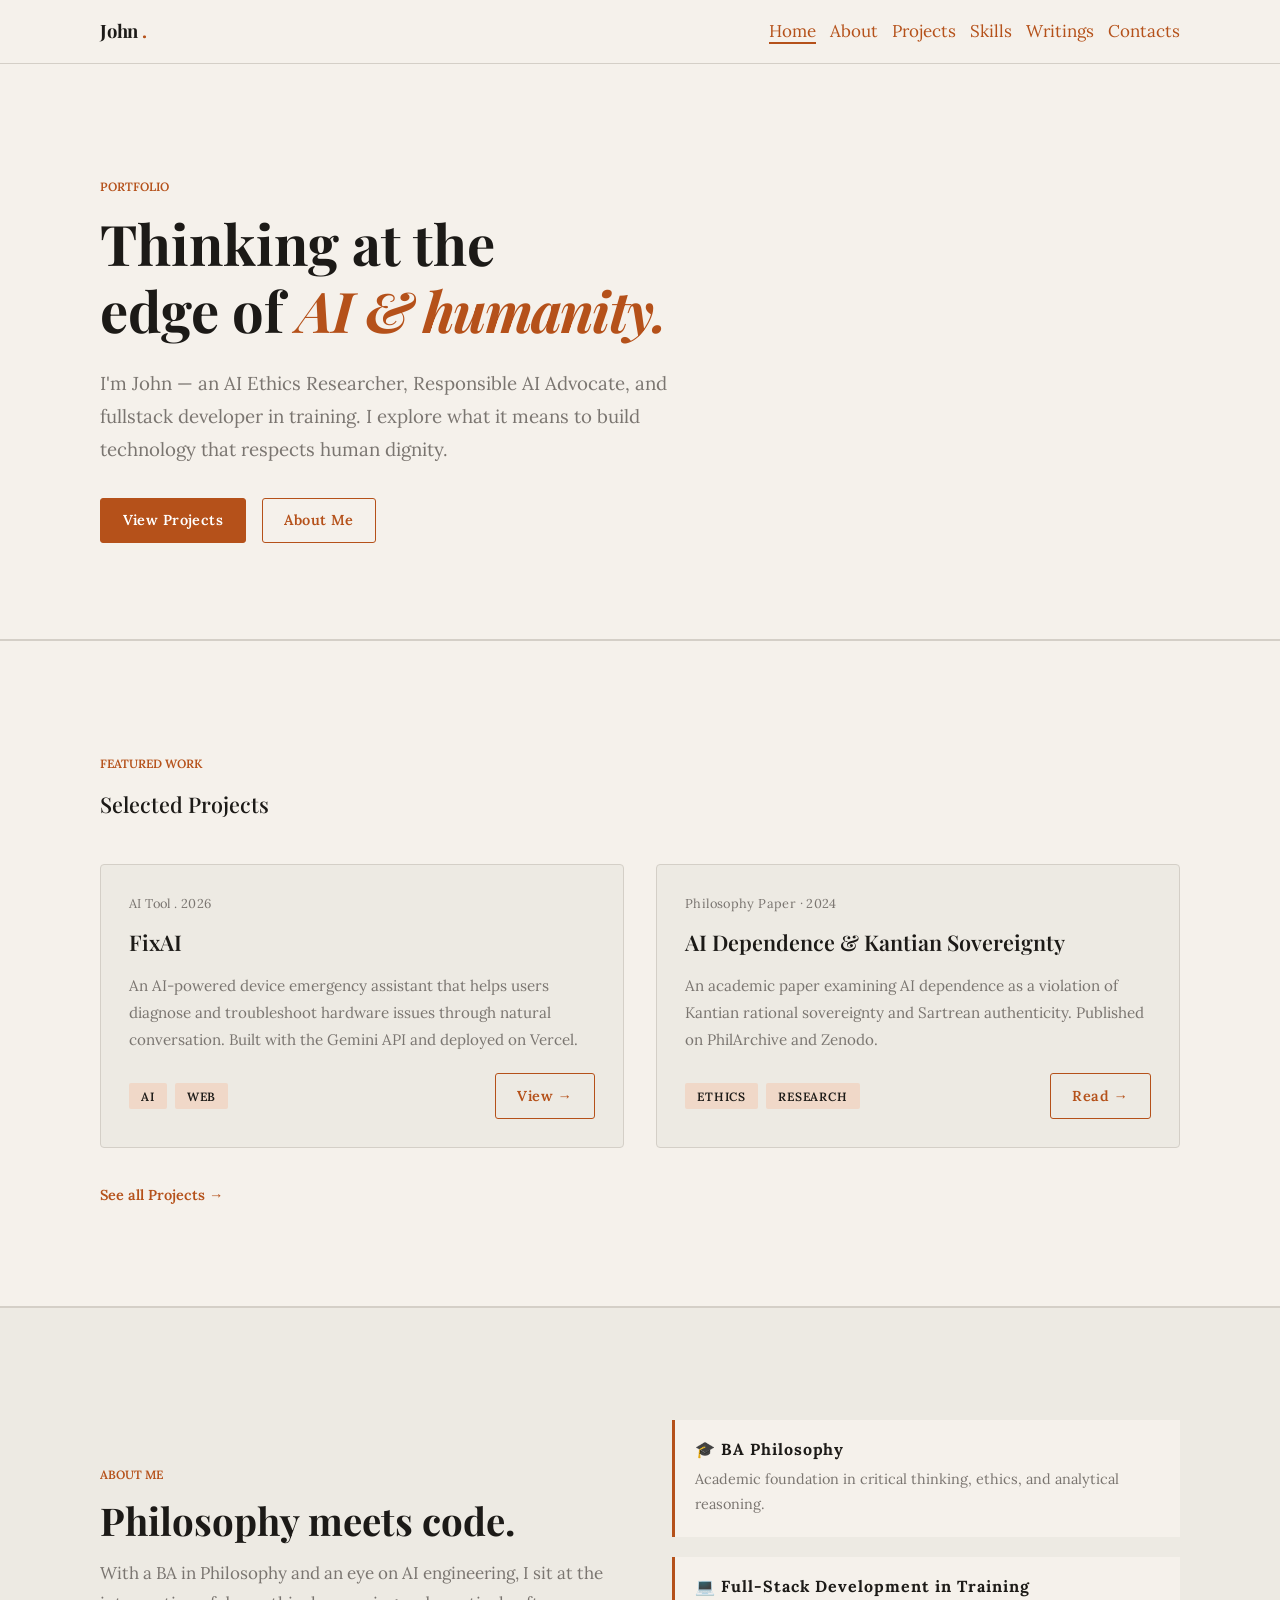
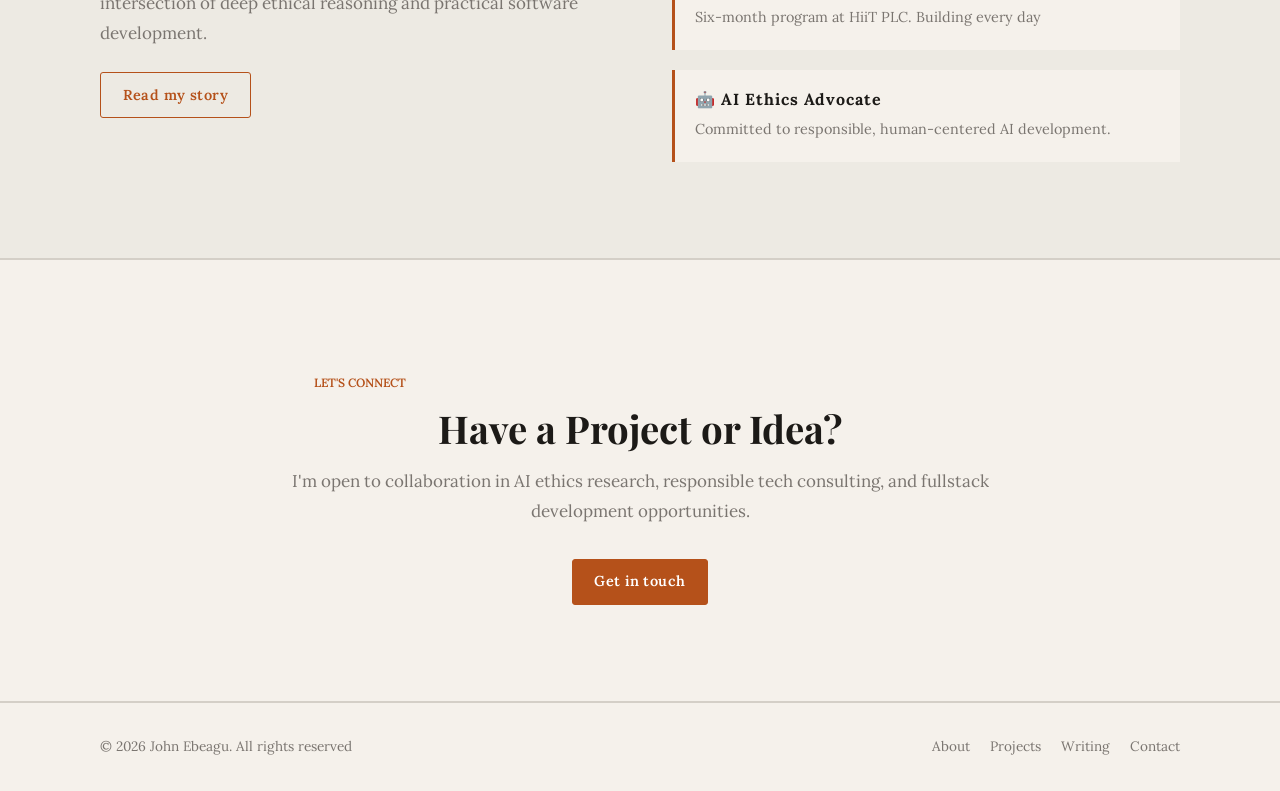
==== index.html @ 6bec3720 "Second commit" ====
<!doctype html>
<html lang="en">
  <head>
    <meta charset="UTF-8" />
    <meta name="viewport" content="width=device-width, initial-scale=1.0" />
    <title>John Ebeagu — AI Ethics Researcher & Developer</title>
    <link rel="preconnect" href="https://fonts.googleapis.com" />
    <link
      href="https://fonts.googleapis.com/css2?family=Playfair+Display:ital,wght@0,700;1,400&family=Lora:ital,wght@0,400;0,600;1,400&family=JetBrains+Mono:wght@400;600&display=swap"
      rel="stylesheet"
    />
    <link rel="stylesheet" href="styles.css" />
  </head>
  <body>
    <!-- Nav bar -->
    <nav class="site-nav">
      <div class="container nav_inner">
        <a class="nav_logo" href="index.html">John <span>.</span></a>
        <ul>
          <li><a href="index.html" class="active">Home</a></li>
          <li><a href="About.html">About</a></li>
          <li><a href="Project.html">Projects</a></li>
          <li><a href="Skills.html">Skills</a></li>
          <li><a href="Writings.html">Writings</a></li>
          <li><a href="Contact.html">Contacts</a></li>
        </ul>
      </div>
    </nav>
    <main>
      <section class="section">
        <div class="container">
          <p class="section_label">Portfolio</p>
          <h1>Thinking at the <br />edge of <em>AI & humanity.</em></h1>
          <p class="mt-3 mb-4">
            I'm John — an AI Ethics Researcher, Responsible AI Advocate, and
            fullstack developer in training. I explore what it means to build
            technology that respects human dignity.
          </p>
          <div class="flex-center">
            <a href="Project.html" class="btn btn--primary">View Projects</a>
            <a href="About.html" class="btn btn--outline">About Me</a>
          </div>
        </div>
      </section>
      <section class="section">
        <div class="container">
          <p class="section_label">Featured Work</p>
          <p class="section_title">Selected Projects</p>
          <div class="grid-2">
            <article class="card">
              <p class="card_meta">AI Tool . 2026</p>
              <p class="card_title">FixAI</p>
              <p class="card_body">
                An AI-powered device emergency assistant that helps users
                diagnose and troubleshoot hardware issues through natural
                conversation. Built with the Gemini API and deployed on Vercel.
              </p>
              <div class="card_footer">
                <div class="flex gap-sm">
                  <span class="tag">AI</span>
                  <span class="tag">Web</span>
                </div>
                <a href="" class="btn btn--outline">View →</a>
              </div>
            </article>
            <article class="card">
              <p class="card_meta">Philosophy Paper · 2024</p>
              <p class="card_title">AI Dependence & Kantian Sovereignty</p>
              <p class="card_body">
                An academic paper examining AI dependence as a violation of
                Kantian rational sovereignty and Sartrean authenticity.
                Published on PhilArchive and Zenodo.
              </p>
              <div class="card_footer">
                <div class="flex gap-sm">
                  <span class="tag">Ethics</span>
                  <span class="tag">Research</span>
                </div>
                <a href="" class="btn btn--outline">Read →</a>
              </div>
            </article>
          </div>
          <p class="mt-4">
            <a href="Project.html" class="text-accent link_text"
              >See all Projects →</a
            >
          </p>
        </div>
      </section>

      <section class="section" style="background: var(--clr-surface)">
        <div class="container">
          <div
            style="
              display: grid;
              grid-template-columns: 1fr 1fr;
              gap: 4rem;
              align-items: center;
            "
          >
            <div>
              <p class="section_label">About Me</p>
              <h2 style="margin-bottom: 1rem">Philosophy meets code.</h2>
              <p class="text-muted mb-3">
                With a BA in Philosophy and an eye on AI engineering, I sit at
                the intersection of deep ethical reasoning and practical
                software development.
              </p>
              <a href="#" class="btn btn--outline">Read my story</a>
            </div>
            <div style="display: flex; flex-direction: column; gap: 1.25rem">
              <div
                style="
                  padding: 1.25rem;
                  border-left: 3px solid var(--clr-accent);
                  background: var(--clr-bg);
                "
              >
                <h4 class="mb-1">🎓 BA Philosophy</h4>
                <p style="font-size: 0.9rem; color: var(--clr-muted)">
                  Academic foundation in critical thinking, ethics, and
                  analytical reasoning.
                </p>
              </div>
              <div
                style="
                  padding: 1.25rem;
                  border-left: 3px solid var(--clr-accent);
                  background: var(--clr-bg);
                "
              >
                <h4 class="mb-1">💻 Full-Stack Development in Training</h4>
                <p style="font-size: 0.9rem; color: var(--clr-muted)">
                  Six-month program at HiiT PLC. Building every day
                </p>
              </div>
              <div
                style="
                  padding: 1.25rem;
                  border-left: 3px solid var(--clr-accent);
                  background: var(--clr-bg);
                "
              >
                <h4 class="mb-1">🤖 AI Ethics Advocate</h4>
                <p style="font-size: 0.9rem; color: var(--clr-muted)">
                  Committed to responsible, human-centered AI development.
                </p>
              </div>
            </div>
          </div>
        </div>
      </section>
      <section class="section">
        <div class="container text-center">
          <p class="section_label">Let's Connect</p>
          <h2 style="margin-bottom: 1rem">Have a Project or Idea?</h2>
          <p class="text-muted mb-4" style="margin-inline: auto">
            I'm open to collaboration in AI ethics research, responsible tech
            consulting, and fullstack development opportunities.
          </p>
          <a href="Contact.html" class="btn btn--primary">Get in touch</a>
        </div>
      </section>
    </main>

    <footer class="footer">
      <div class="container footer__inner">
        <p class="footer__copy">&copy; 2026 John Ebeagu. All rights reserved</p>
        <nav class="footer__links">
          <a href="About.html">About</a>
          <a href="Project.html">Projects</a>
          <a href="Writings.html">Writing</a>
          <a href="Contact.html">Contact</a>
        </nav>
      </div>
    </footer>
  </body>
</html>
---- styles.css ----
/* ── 1. VARIABLES ─────────────────────────────────────────── */
:root {
  /* Colors */
  --clr-bg:       #F5F1EB;       /* warm cream background     */
  --clr-surface:  #EDEAE3;       /* slightly darker surface   */
  --clr-border:   #D4CFC7;       /* subtle borders            */
  --clr-text:     #1C1A17;       /* near-black body text      */
  --clr-muted:    #7A7570;       /* secondary / caption text  */
  --clr-accent:   #B5511A;       /* burnt-orange accent       */
  --clr-accent-lt:#F0D8C8;       /* light tint of accent      */

  /* Typography */
  --font-display: 'Playfair Display', Georgia, serif;
  --font-body:    'Lora', Georgia, serif;
  --font-mono:    'JetBrains Mono', 'Courier New', monospace;

  /* Sizing */
  --max-w:        1080px;
  --gap:          2rem;
  --nav-h:        64px;

  /* Transitions */
  --ease:         0.22s ease;
}


/* ── 2. RESET ─────────────────────────────────────────────── */
*, *::before, *::after { box-sizing: border-box; margin: 0; padding: 0; }
html { scroll-behavior: smooth; }
img  { display: block; max-width: 100%; }
ul   { list-style: none; }
a    { color: inherit; text-decoration: none; }

.text-accent  { color: var(--clr-accent); }
.text-muted   { color: var(--clr-muted); }
.text-center  { text-align: center; }
.mt-1  { margin-top: 0.5rem; }
.mt-2  { margin-top: 1rem; }
.mt-3  { margin-top: 1.5rem; }
.mt-4  { margin-top: 2rem; }
.mb-1  { margin-bottom: 0.5rem; }
.mb-2  { margin-bottom: 1rem; }
.mb-3  { margin-bottom: 1.5rem; }
.mb-4  { margin-bottom: 2rem; }
.flex  { display: flex; }
.flex-center { display: flex; align-items: center; gap: 1rem; flex-wrap: wrap; }
.gap-sm  { gap: 0.5rem; }
.gap-md  { gap: 1rem; }



/* ── 3. BASE ──────────────────────────────────────────────── */
body {
  background-color: var(--clr-bg);
  color: var(--clr-text);
  font-family: var(--font-body);
  font-size: 1.0625rem;         /* 17px */
  line-height: 1.75;
  min-height: 100vh;
  display: flex;
  flex-direction: column;
}

h1, h2, h3, h4 {
  font-family: var(--font-display);
  font-weight: 700;
  line-height: 1.2;
}

h1 { font-size: clamp(2.2rem, 5vw, 3.5rem); }
h2 { font-size: clamp(1.6rem, 3.5vw, 2.4rem); }
h3 { font-size: 1.25rem; }
h4 { font-size: 1rem; font-family: var(--font-body); letter-spacing: 0.06em; }

p  { max-width: 65ch; }

strong { font-weight: 600; }

code {
  font-family: var(--font-mono);
  font-size: 0.88em;
  background: var(--clr-surface);
  border: 1px solid var(--clr-border);
  padding: 0.1em 0.4em;
  border-radius: 3px;
}

.container {
    width: min(var(--max-w), 100% - 2 * var(--gap));
    margin-inline: auto;
}
main {
    flex: 1;
    padding-top: var(--nav-h);
}
.site-nav {
    position: fixed;
    top: 0; left: 0; right: 0;
    height: var(--nav-h);
    background:rgba(245, 241, 235, 0.92) ;
    backdrop-filter: blur(8px);
    border-bottom: 1px solid var(--clr-border);
    z-index: 100;
}
.nav_inner {
    display: flex;
    align-items: center;
    justify-content: space-between;
    height: 100%;
}
.nav_logo{
font-family: var(--font-display);
font-size: 1.15rem;
font-weight: 700;
letter-spacing: -0.01em;
}
.nav_logo span {
    color: var(--clr-accent);
}

ul li  {
    list-style: none;
    text-decoration: none;
    display: inline-block;
    padding-left: 10px ;
    
}
ul li a {
    text-decoration: none;
    color: var(--clr-accent);
 } 
ul li a:hover{
    border-bottom: 2px solid var(--clr-accent);
} 
.active {
    border-bottom: 2px solid var(--clr-accent);
}
.section {
    padding-top: 7rem;
    padding-bottom: 6rem;
    border-bottom: 1px solid var(--clr-border);
     /* padding-block: 5rem ; */
}
 .section + .section {
  border-top: 1px solid var(--clr-border);
}
.section_label{
    font-family: var(--font-body);
    font-size: 0.75rem;
    font-weight: 600;
    text-transform: uppercase;
    color: var(--clr-accent);
    margin-bottom: 0.75rem;
}
.section_title {
    margin-bottom: 2.5rem;
    font-family: var(--font-display);
    font-size: 1.35rem;
    font-weight: 530;
}
em {
    font-style: italic;
    color: var(--clr-accent);
    letter-spacing:-0.11rem;
}
.mt-3 {
    font-size: 1.1em;
    color: var(--clr-muted);
    max-width: 52ch;
   
}
#description {
    margin-bottom: 2rem;
    display: none;
}
.flex-center {
display: flex;
align-items: center;
gap: 1rem;
flex-wrap: wrap;
}
.btn {
    display: inline-block;
    padding: 0.65em 1.5em;
    font-family: var(--font-body);
    font-size: 0.9rem;
    font-weight: 600;
    letter-spacing: 0.03em;
    border-radius: 3px;
    transition: background var(--ease), color var(--ease);
    cursor: pointer;
    border: 1.5px solid transparent;
   
}
.btn--primary {
 background: var(--clr-accent);
 color: white;
 border-color: var(--clr-accent);
}
.btn--outline {
   background: transparent;
   border-color: var(--clr-accent);
   color: var(--clr-accent);
   transition: 0.12s;
}
.btn--outline:hover{
    background: var(--clr-accent);
    color: white;
}
.btn--primary:hover {
    opacity: 0.8;
}

.grid-2 {
    display: grid;
    grid-template-columns: repeat(auto-fill, minmax(min(100%, 440px), 1fr));
    gap: var(--gap);
}

.card {
    background: var(--clr-surface);
    border: 1px solid var(--clr-border);
    border-radius: 4px;
    padding: 1.75rem;
    transition: border-color var(--ease), box-shadow var(--ease);
}
.card:hover {
    border-color: var(--clr-accent);
    box-shadow:  0 4px 24px rgba(0,0,0,0.07);
}
.card_meta {
    font-size: 0.8rem;
    color: var(--clr-muted);
    margin-bottom: 0.5rem;
    letter-spacing: 0.03em;
}
.card_title {
    margin-bottom: 0.75rem;
    font-family: var(--font-display);
    font-weight: 600;
    font-size: 1.35rem;
    
}
.card_body {
    color: var(--clr-muted);
    font-size: 0.95rem;
    margin-bottom: 1.25rem;
}
.card_footer {
    display: flex;
    align-items: center;
    justify-content: space-between;
    gap: 0.75rem;
    flex-wrap: wrap;
}
.tag {
    display: inline-block;
    padding: 0.2em 0.75rem;
    font-size: 0.75rem;
    font-weight: 600;
    letter-spacing: 0.07em;
    text-transform: uppercase;
    background: var(--clr-accent-lt)
    ;
    border-radius: 2px;
}
.link_text {
color: var(--clr-accent);
font-size: 0.9rem;
font-weight: 600;
}

.page-hero {
    padding-block: 5rem 3rem;
    border-bottom: 1px solid var(--clr-border) ;
}
.page-hero__label {
    font-size: 0.75rem;
    font-weight: 600;
    letter-spacing: 0.14em;
    text-transform: uppercase;
    color: var(--clr-accent);
}
.page-hero__title {
    margin-bottom: 1rem;
}
.page-hero__desc {
    color: var(--clr-muted);
    max-width: 52ch;
}
/* timeline */
.timeline {
    border-left: 2px solid var(--clr-border);
    padding-left: 1.7rem;
    display: flex;
    flex-direction: column;
    gap: 2.5rem;
}
.timeline__item {
    position: relative;
}
.timeline__item::before{
    content: "";
    position: absolute;
    left: -2.25rem;
    top: 0.35rem;
    width: 10px;
    height: 10px;
    background: var(--clr-accent);
    border-radius: 50%;
    border: 2px solid var(--clr-bg);
    outline: 2px solid var(--clr-accent);
}
.timeline__date {
    font-size: 0.78rem;
    letter-spacing: 0.1em;
    text-transform: uppercase;
    color: var(--clr-accent);
    font-weight: 600;
    margin-bottom: 0.3rem;
}
.timeline__title {
    margin-bottom: 0.25rem;
}
.timeline__org {
    font-size: 0.9rem;
    color: var(--clr-muted);
    font-style: italic;
    margin-bottom: 0.5rem;
}
.timeline__body {
    font-size: 0.95rem;
    color: var(--clr-muted);
}
.grid-3 {
    display: grid;
    grid-template-columns: repeat(auto-fill, minmax(min(100%,280px),1fr));
    gap: var(--gap);
}

.skill-bar {
    margin-bottom: 1.25rem;
}
.skill-bar__header {
    display: flex;
    justify-content: space-between;
    font-size: 0.875rem;
    margin-bottom: 0.4rem;
}
.skill-bar__track {
    height: 5px;
    background: var(--clr-border);
    border-radius: 99px;
    overflow: hidden;
}
.skill-bar__fill {
    height: 100%;
    background: var(--clr-accent);
    border-radius: 99px;
}
.form-group {
      display: flex;
  flex-direction: column;
  gap: 0.4rem;
  margin-bottom: 1.5rem;
}

    .form-group label {
  font-size: 0.85rem;
  font-weight: 600;
  letter-spacing: 0.04em;
}
.form-group input,
.form-group textarea,
.form-group select {
  background: var(--clr-surface);
  border: 1px solid var(--clr-border);
  border-radius: 3px;
  padding: 0.65em 0.9em;
  font-family: var(--font-body);
  font-size: 0.95rem;
  color: var(--clr-text);
  transition: border-color var(--ease);
  outline: none;
}
.form-group input:focus,
.form-group textarea:focus,
.form-group select:focus {
  border-color: var(--clr-accent);
}

.footer {
    border-top: 1px solid var(--clr-border);
    padding-block: 2rem;
    margin-top: auto;
}
.footer__inner {
    display: flex;
    align-items: center;
    justify-content: space-between;
    gap: 1rem;
    flex-wrap: wrap;
}
.footer__copy {
    font-size: 0.85rem;
    color: var(--clr-muted);
}

.footer__links {
    display: flex;
    gap: 1.25rem;
}
.footer__links a {
    font-size: 0.85rem;
    color: var(--clr-muted);
    transition: color var(--ease);
}
.footer__links a:hover {
    color: var(--clr-accent);
}
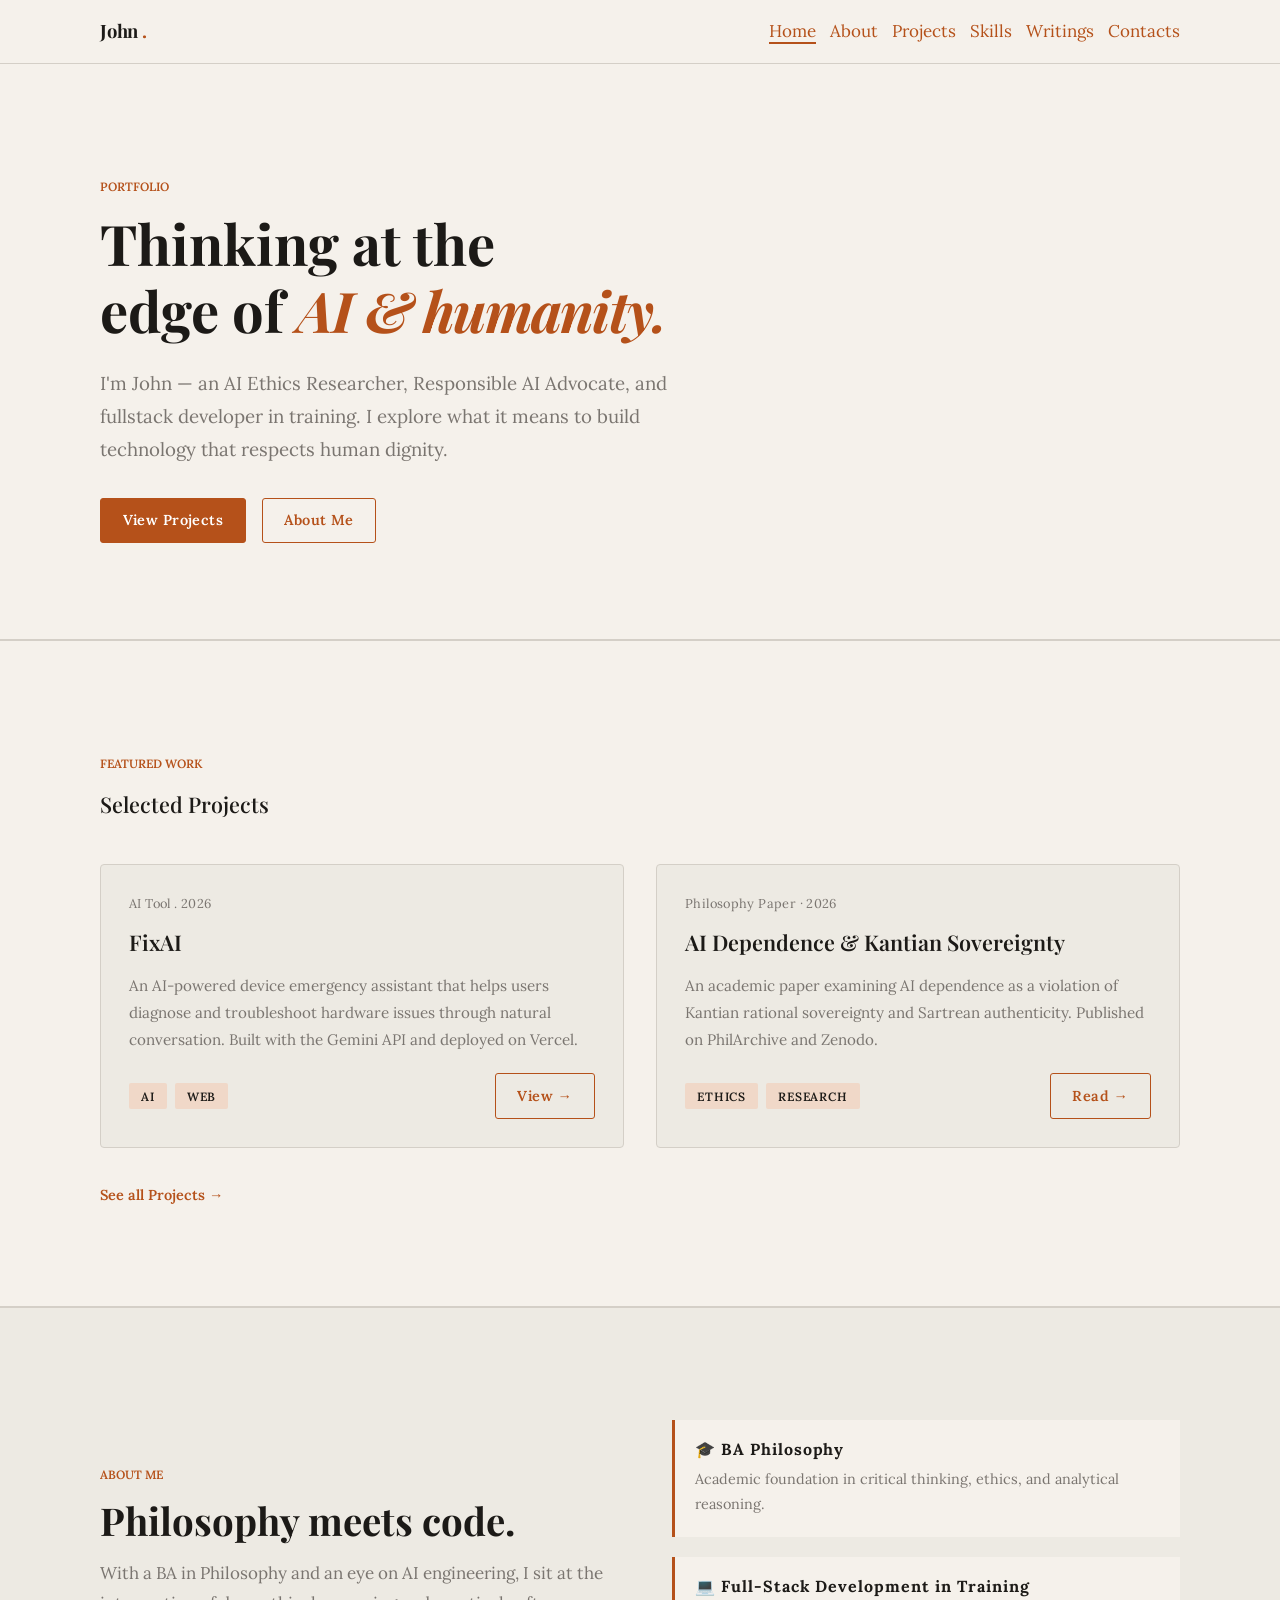
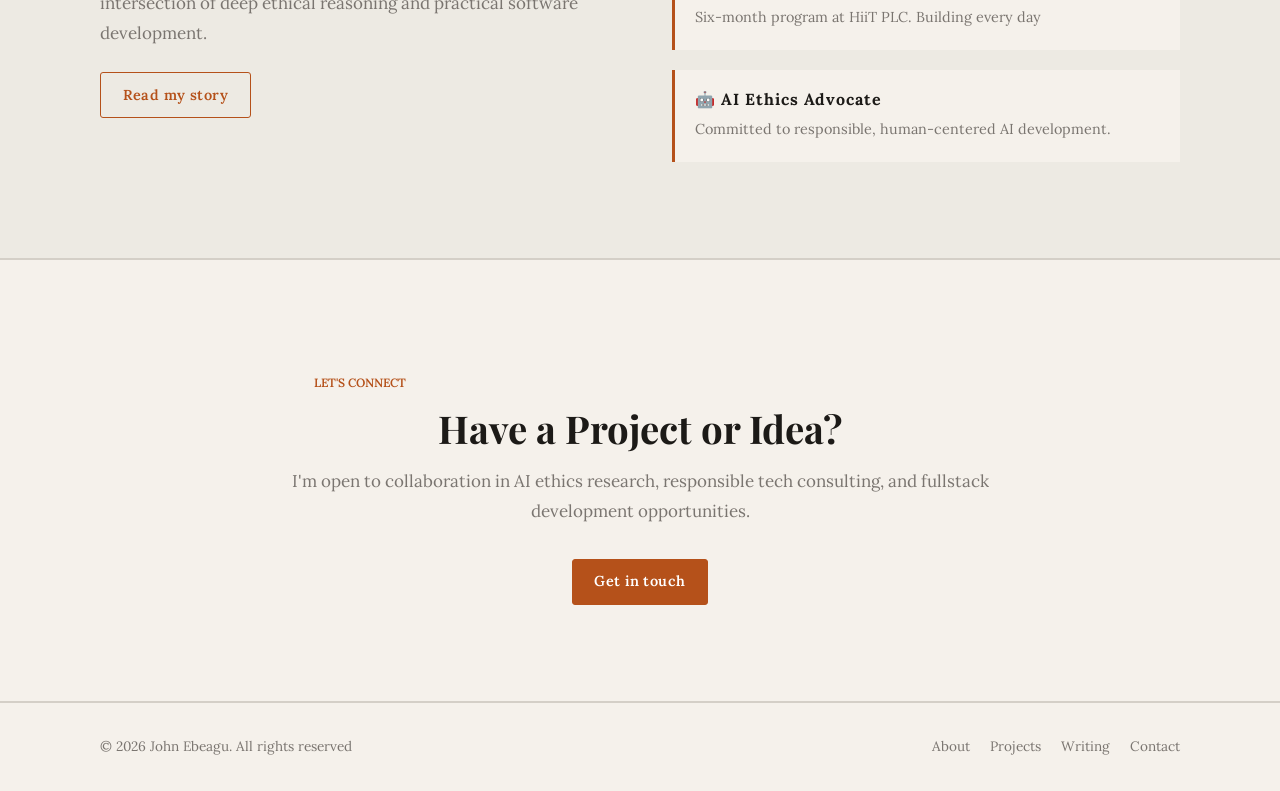
==== commit 4075901c: "Third commit" ====
--- a/index.html
+++ b/index.html
@@ -64,7 +64,7 @@
               </div>
             </article>
             <article class="card">
-              <p class="card_meta">Philosophy Paper · 2024</p>
+              <p class="card_meta">Philosophy Paper · 2026</p>
               <p class="card_title">AI Dependence & Kantian Sovereignty</p>
               <p class="card_body">
                 An academic paper examining AI dependence as a violation of
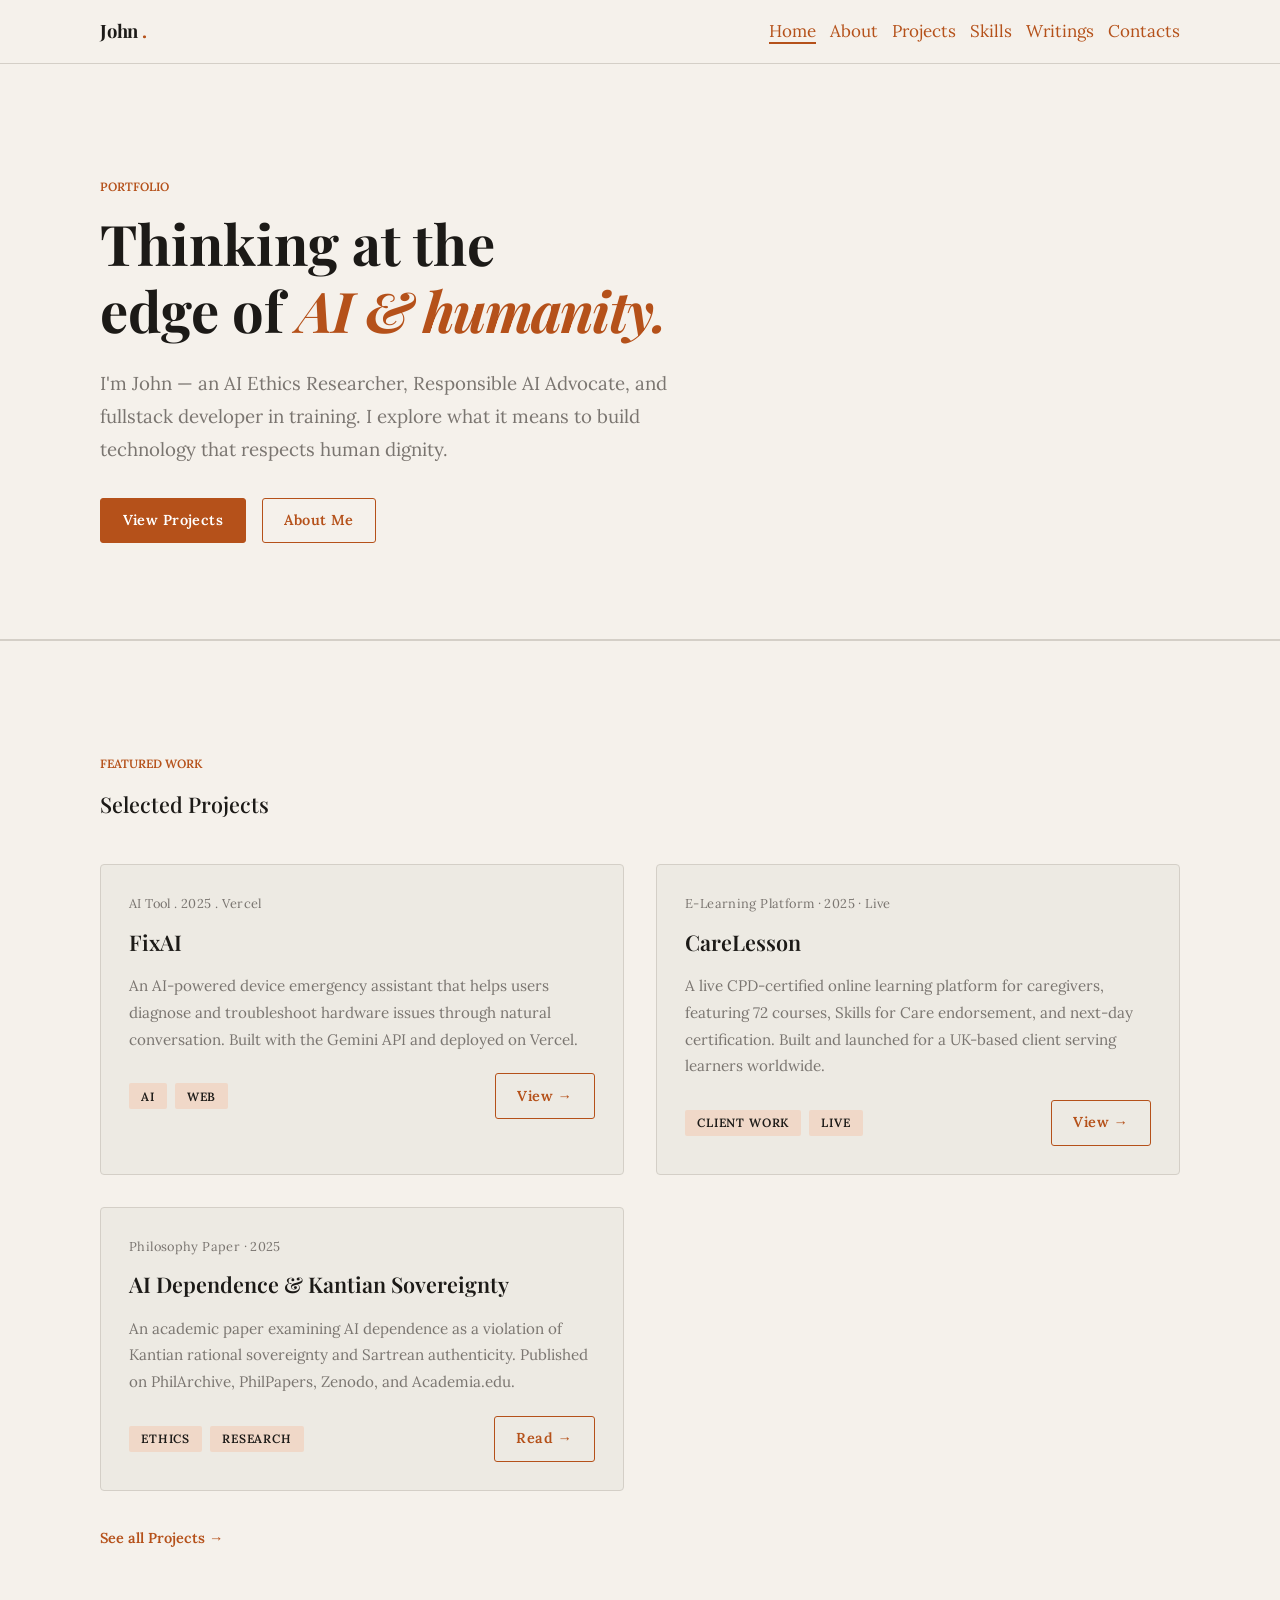
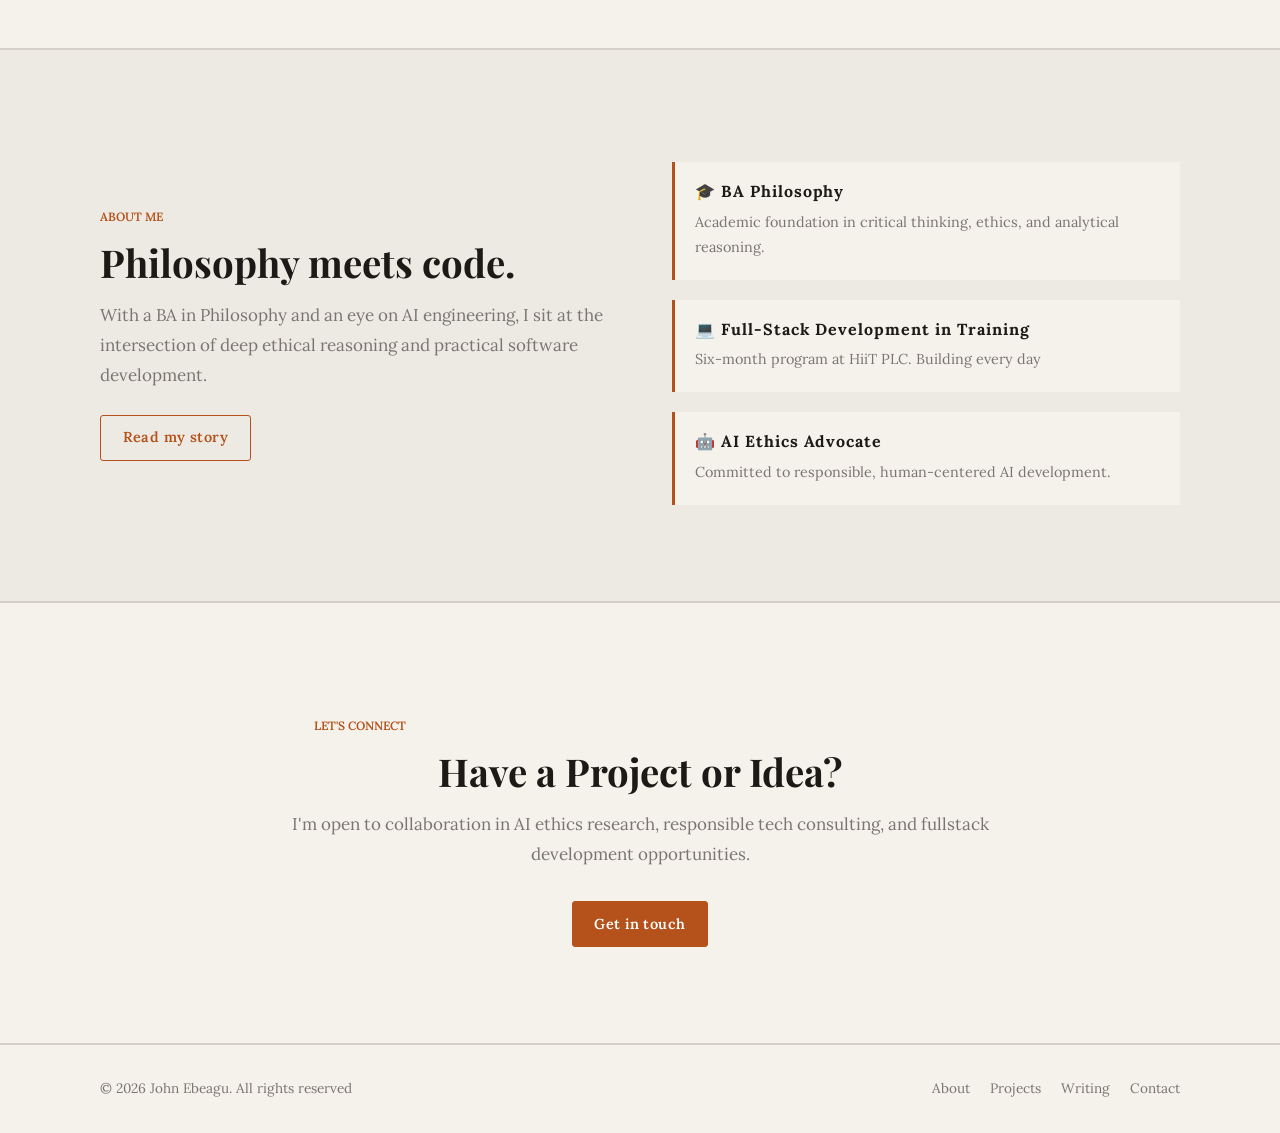
==== commit f4b4034b: "updated" ====
--- a/index.html
+++ b/index.html
@@ -48,7 +48,7 @@
           <p class="section_title">Selected Projects</p>
           <div class="grid-2">
             <article class="card">
-              <p class="card_meta">AI Tool . 2026</p>
+              <p class="card_meta">AI Tool . 2025 . Vercel</p>
               <p class="card_title">FixAI</p>
               <p class="card_body">
                 An AI-powered device emergency assistant that helps users
@@ -60,23 +60,40 @@
                   <span class="tag">AI</span>
                   <span class="tag">Web</span>
                 </div>
-                <a href="" class="btn btn--outline">View →</a>
+                <a href="https://fixai-one.vercel.app/" target="_blank" rel="noopener" class="btn btn--outline">View →</a>
               </div>
             </article>
             <article class="card">
-              <p class="card_meta">Philosophy Paper · 2026</p>
+              <p class="card_meta">E-Learning Platform · 2025 · Live</p>
+              <p class="card_title">CareLesson</p>
+              <p class="card_body">
+                A live CPD-certified online learning platform for caregivers,
+                featuring 72 courses, Skills for Care endorsement, and next-day
+                certification. Built and launched for a UK-based client serving
+                learners worldwide.
+              </p>
+              <div class="card_footer">
+                <div class="flex gap-sm">
+                  <span class="tag">Client Work</span>
+                  <span class="tag">Live</span>
+                </div>
+                <a href="https://www.carelesson.com/" target="_blank" rel="noopener" class="btn btn--outline">View →</a>
+              </div>
+            </article>
+            <article class="card">
+              <p class="card_meta">Philosophy Paper · 2025</p>
               <p class="card_title">AI Dependence & Kantian Sovereignty</p>
               <p class="card_body">
                 An academic paper examining AI dependence as a violation of
                 Kantian rational sovereignty and Sartrean authenticity.
-                Published on PhilArchive and Zenodo.
+                Published on PhilArchive, PhilPapers, Zenodo, and Academia.edu.
               </p>
               <div class="card_footer">
                 <div class="flex gap-sm">
                   <span class="tag">Ethics</span>
                   <span class="tag">Research</span>
                 </div>
-                <a href="" class="btn btn--outline">Read →</a>
+                <a href="https://philpapers.org/rec/EBEADA" target="_blank" rel="noopener" class="btn btn--outline">Read →</a>
               </div>
             </article>
           </div>
@@ -106,7 +123,7 @@
                 the intersection of deep ethical reasoning and practical
                 software development.
               </p>
-              <a href="#" class="btn btn--outline">Read my story</a>
+              <a href="About.html" class="btn btn--outline">Read my story</a>
             </div>
             <div style="display: flex; flex-direction: column; gap: 1.25rem">
               <div
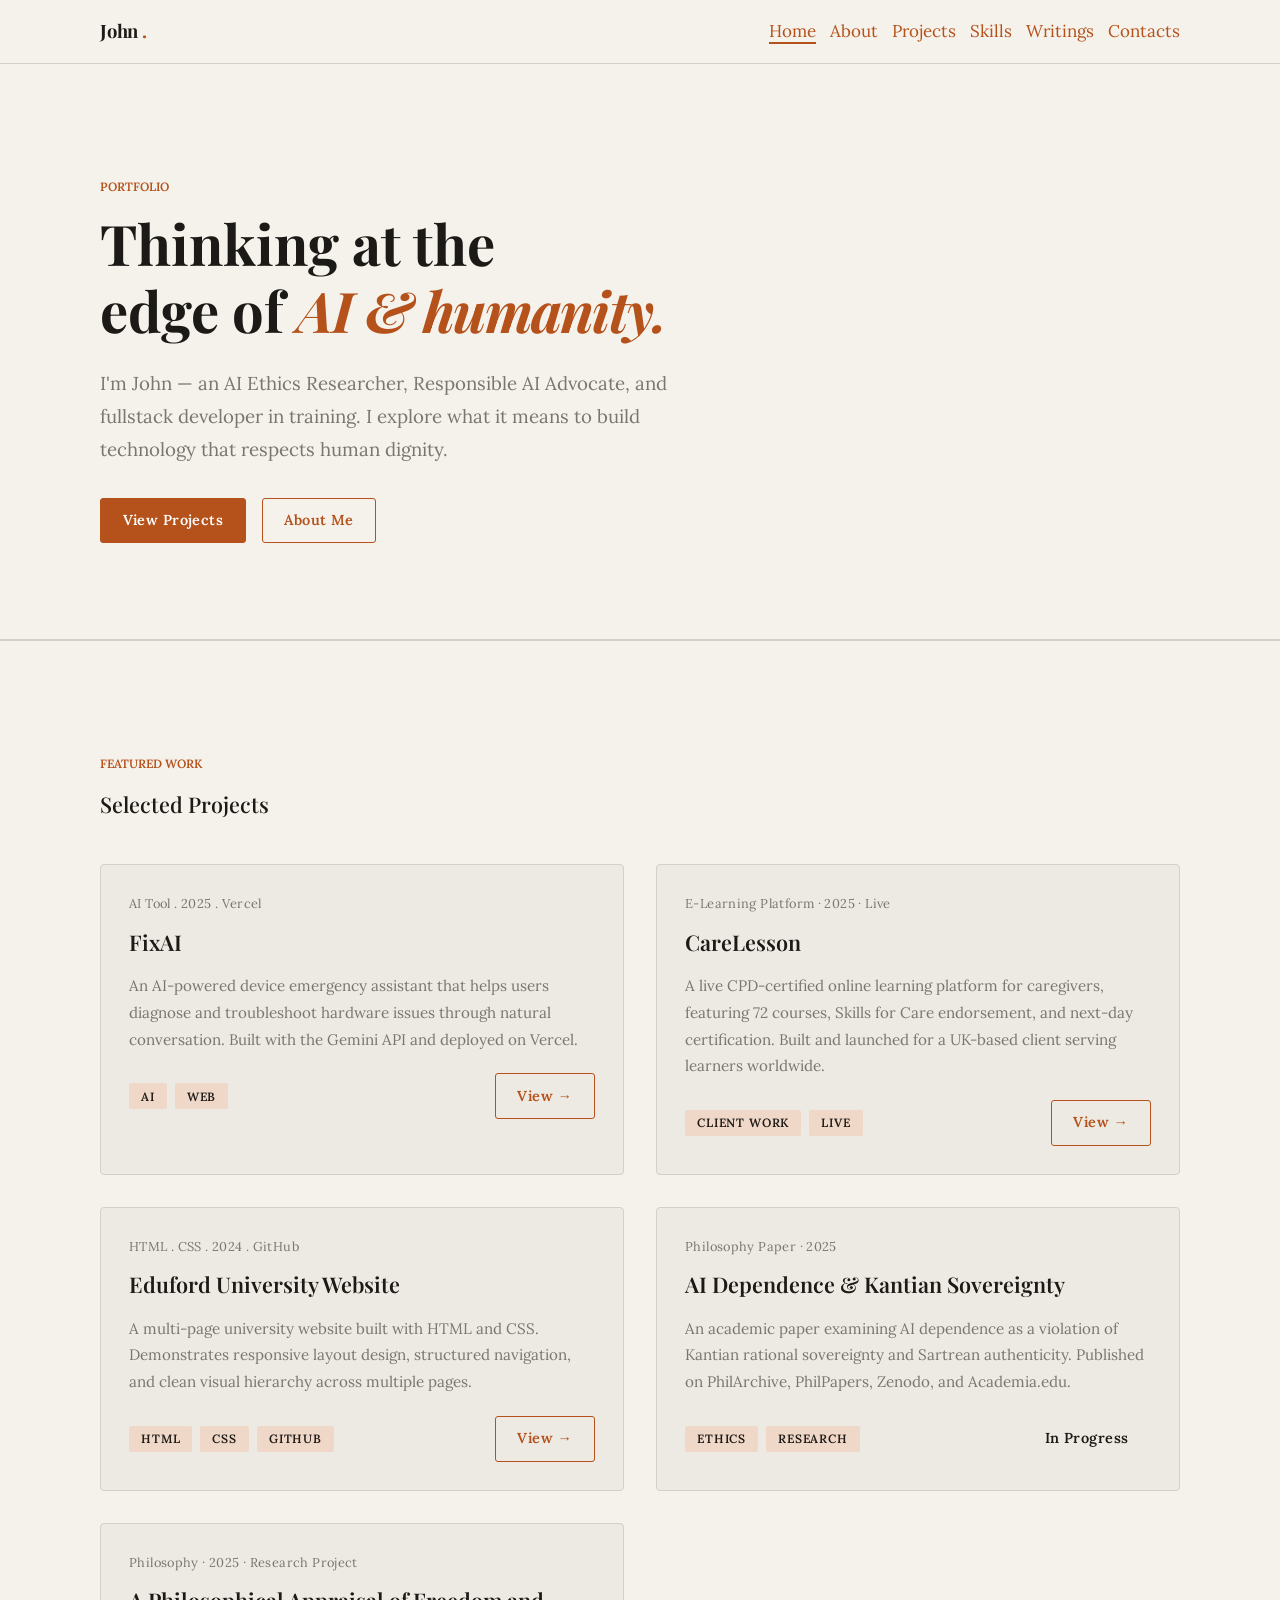
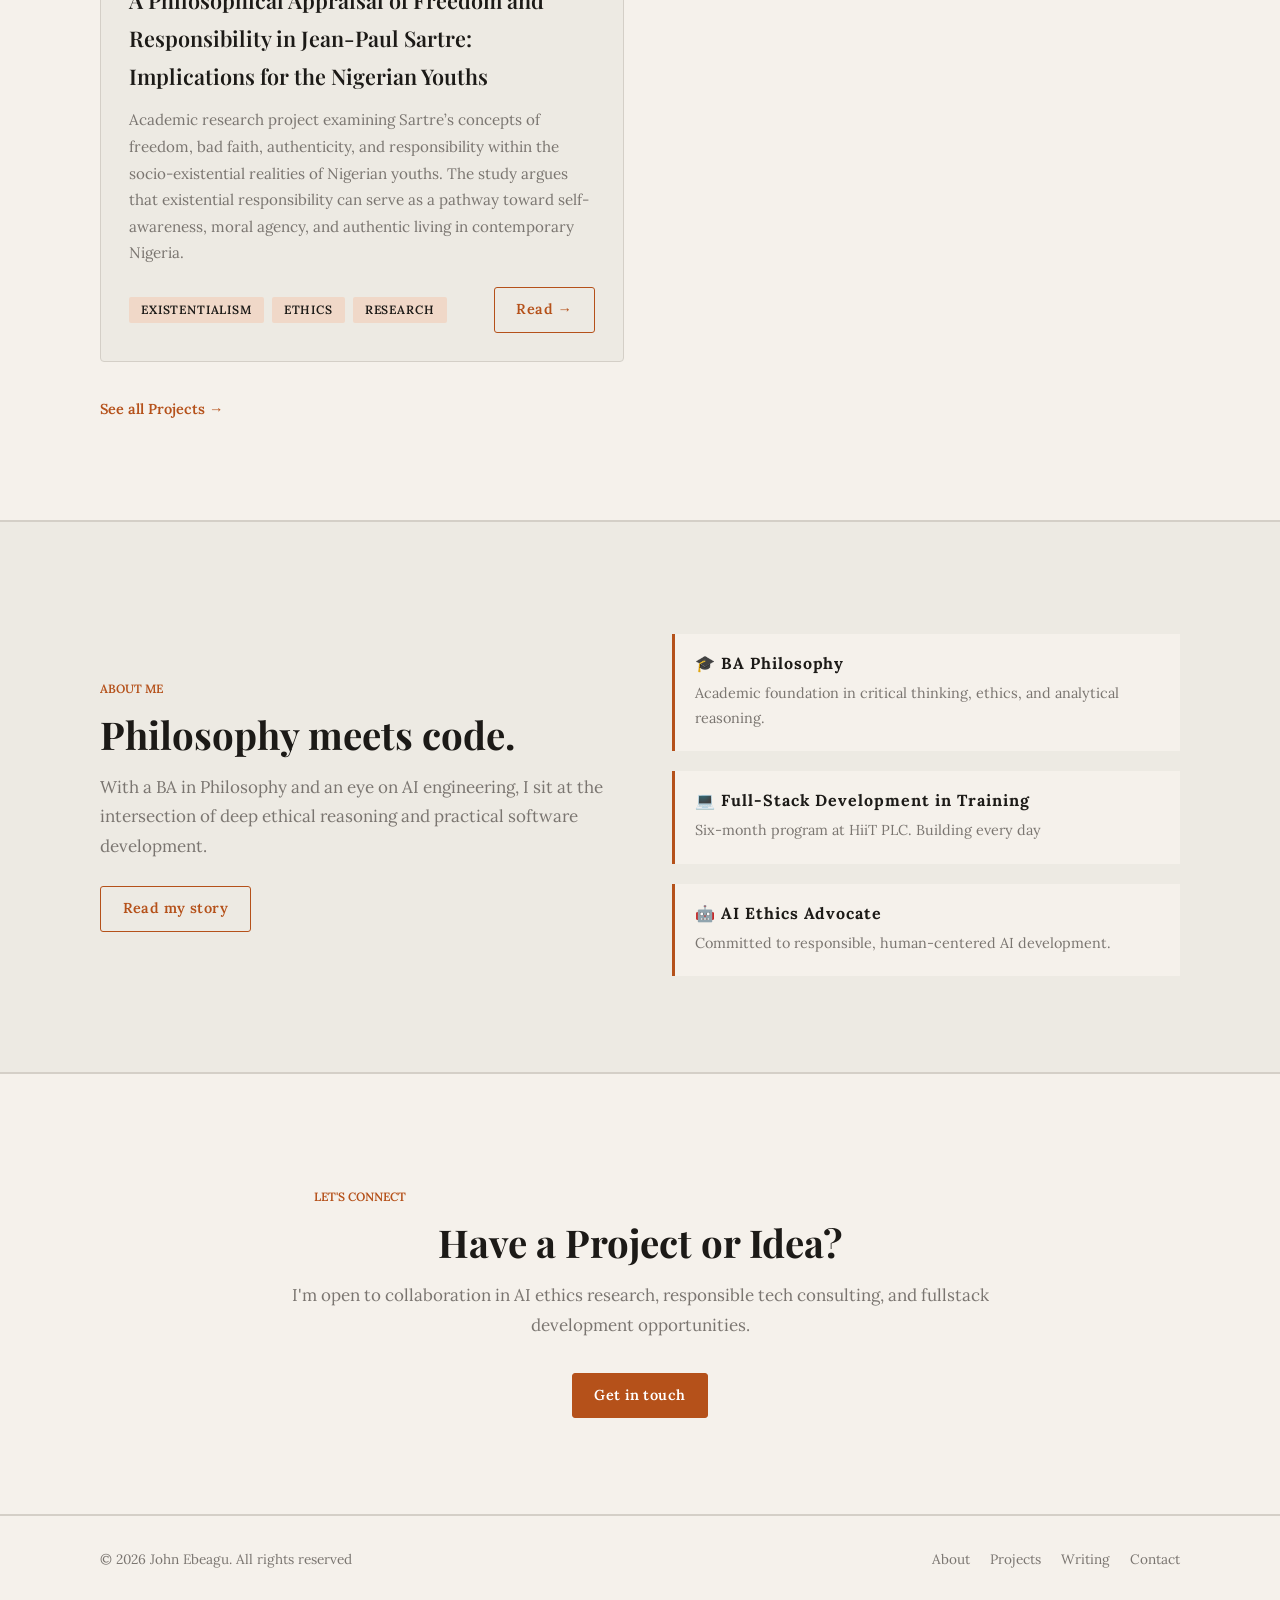
==== commit 542f7a66: "changes made in the site" ====
--- a/index.html
+++ b/index.html
@@ -60,7 +60,13 @@
                   <span class="tag">AI</span>
                   <span class="tag">Web</span>
                 </div>
-                <a href="https://fixai-one.vercel.app/" target="_blank" rel="noopener" class="btn btn--outline">View →</a>
+                <a
+                  href="https://fixai-one.vercel.app/"
+                  target="_blank"
+                  rel="noopener"
+                  class="btn btn--outline"
+                  >View →</a
+                >
               </div>
             </article>
             <article class="card">
@@ -77,9 +83,39 @@
                   <span class="tag">Client Work</span>
                   <span class="tag">Live</span>
                 </div>
-                <a href="https://www.carelesson.com/" target="_blank" rel="noopener" class="btn btn--outline">View →</a>
-              </div>
-            </article>
+                <a
+                  href="https://www.carelesson.com/"
+                  target="_blank"
+                  rel="noopener"
+                  class="btn btn--outline"
+                  >View →</a
+                >
+              </div>
+            </article>
+            <article class="card">
+              <p class="card_meta">HTML . CSS . 2024 . GitHub</p>
+              <p class="card_title">Eduford University Website</p>
+              <p class="card_body">
+                A multi-page university website built with HTML and CSS.
+                Demonstrates responsive layout design, structured navigation,
+                and clean visual hierarchy across multiple pages.
+              </p>
+              <div class="card_footer">
+                <div class="flex gap-sm">
+                  <span class="tag">HTML</span>
+                  <span class="tag">CSS</span>
+                  <span class="tag">GitHub</span>
+                </div>
+                <a
+                  href="https://ebeagujohn.github.io/eduford-website/"
+                  target="_blank"
+                  rel="noopener"
+                  class="btn btn--outline"
+                  >View →</a
+                >
+              </div>
+            </article>
+
             <article class="card">
               <p class="card_meta">Philosophy Paper · 2025</p>
               <p class="card_title">AI Dependence & Kantian Sovereignty</p>
@@ -93,7 +129,42 @@
                   <span class="tag">Ethics</span>
                   <span class="tag">Research</span>
                 </div>
-                <a href="https://philpapers.org/rec/EBEADA" target="_blank" rel="noopener" class="btn btn--outline">Read →</a>
+                <a
+                  href="Project.html"
+                  target="_blank"
+                  rel="noopener"
+                  class="btn tn--outline"
+                  >In Progress
+                </a>
+              </div>
+            </article>
+            <article class="card">
+              <p class="card_meta">Philosophy · 2025 · Research Project</p>
+              <p class="card_title">
+                A Philosophical Appraisal of Freedom and Responsibility in
+                Jean-Paul Sartre: Implications for the Nigerian Youths
+              </p>
+              <p class="card_body">
+                Academic research project examining Sartre’s concepts of
+                freedom, bad faith, authenticity, and responsibility within the
+                socio-existential realities of Nigerian youths. The study argues
+                that existential responsibility can serve as a pathway toward
+                self-awareness, moral agency, and authentic living in
+                contemporary Nigeria.
+              </p>
+              <div class="card_footer">
+                <div class="flex gap-sm">
+                  <span class="tag">EXISTENTIALISM</span>
+                  <span class="tag">ETHICS</span>
+                  <span class="tag">RESEARCH</span>
+                </div>
+                <a
+                  href="https://philpapers.org/rec/EBEAPA-3"
+                  target="_blank"
+                  rel="noopener"
+                  class="btn btn--outline"
+                  >Read →</a
+                >
               </div>
             </article>
           </div>
